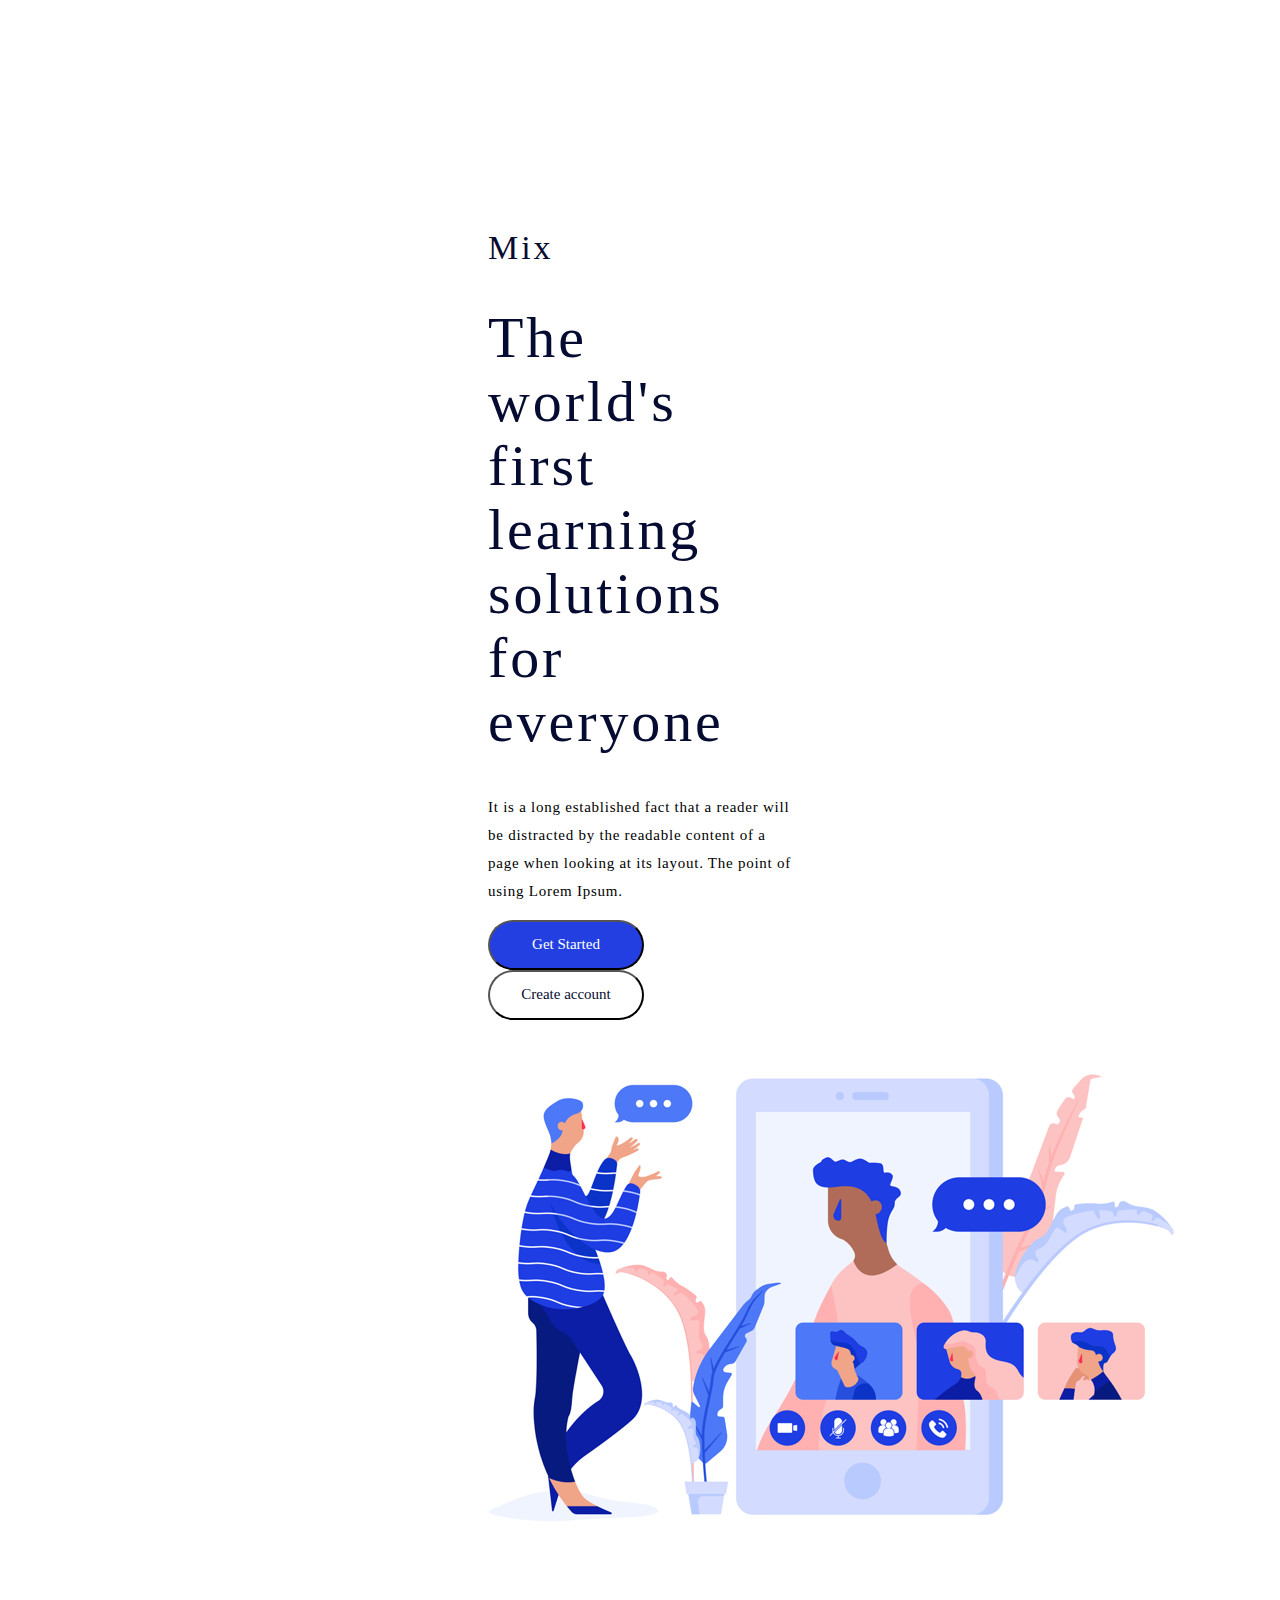
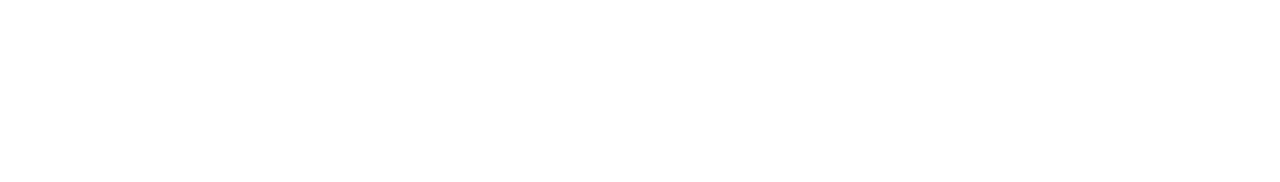
==== index.html @ 5ff0c8c7 "Add files via upload" ====
<!DOCTYPE html>
<html>
    <head>
        <meta charset="utf-8">
        <title>Learning solutions</title>
        <link href="css/style.css" rel="stylesheet">
    </head>
    <body class="page_header">
    <h2> Mix </h2>

    <h1>The world's first learning solutions for everyone</h1>

            <p>
                It is a long established fact that a reader will be distracted by the readable content of a page when looking at its layout. The point of using  Lorem Ipsum.
            </p>
            <button class="page_button">
                Get Started
            </button>
            <button class="page_button2">
                Create account
            </button>
            <img src="images/clipart.png" alt="Learning solutions" class="article_photo">
    </body>
</html>
---- css/style.css ----
*
{
    padding: 0;
    margin: 36;
}

.page_header,
.text_section
{
    padding: 193px 480px;
    max-width: 493px;
}
h1,h2
{
    font-family: Crete Round;
    font-style: normal;
    font-weight: 400;
    letter-spacing: 2.9000000953674316px;
    text-align: left;
    letter: 2.9 px;
    color: #060C31;
}
h2
{
    font-size: 34px;
    line-height: 43,38px;
    letter-spacing: 2.9000000953674316px;
    letter: 2.9 px;    }
h1
{
    font-size: 58px;
    line-height: 64px;
    letter-spacing: 2.9000000953674316px;
    blend: Pass through;
}
p
{
    font-family: Lato;
    font-size: 15px;
    font-style: normal;
    font-weight: 400;
    line-height: 28px;
    letter-spacing: 0.75px;
    text-align: left;
}

.page_button
{
    padding: 16px, 36px, 16px, 36px;
    height: 50px;
    width: 156px;
    top: 553px;
    left: 480px;
    border-radius: 50px;
    font-family: 'Lato';
    color: #fff;
    background-color:#233FE2;
    font-size: 15px;
    font-style: bold;
    margin-top: 16;
    margin-left: 36;
    letter-spacing: 0px;
    text-align: center;
}
.page_button2
{
    padding: 16px, 36px, 16px, 36px;
    height: 50px;
    width: 156px;
    top: 553px;
    left: 480px;
    border-radius: 50px;
    font-family: 'Lato';
    color: #060C31;
    background-color:#fff;
    font-size: 15px;
    font-style: bold;
    margin-top: 16;
    margin-left: 36;
    letter-spacing: 0px;
    text-align: center;
}
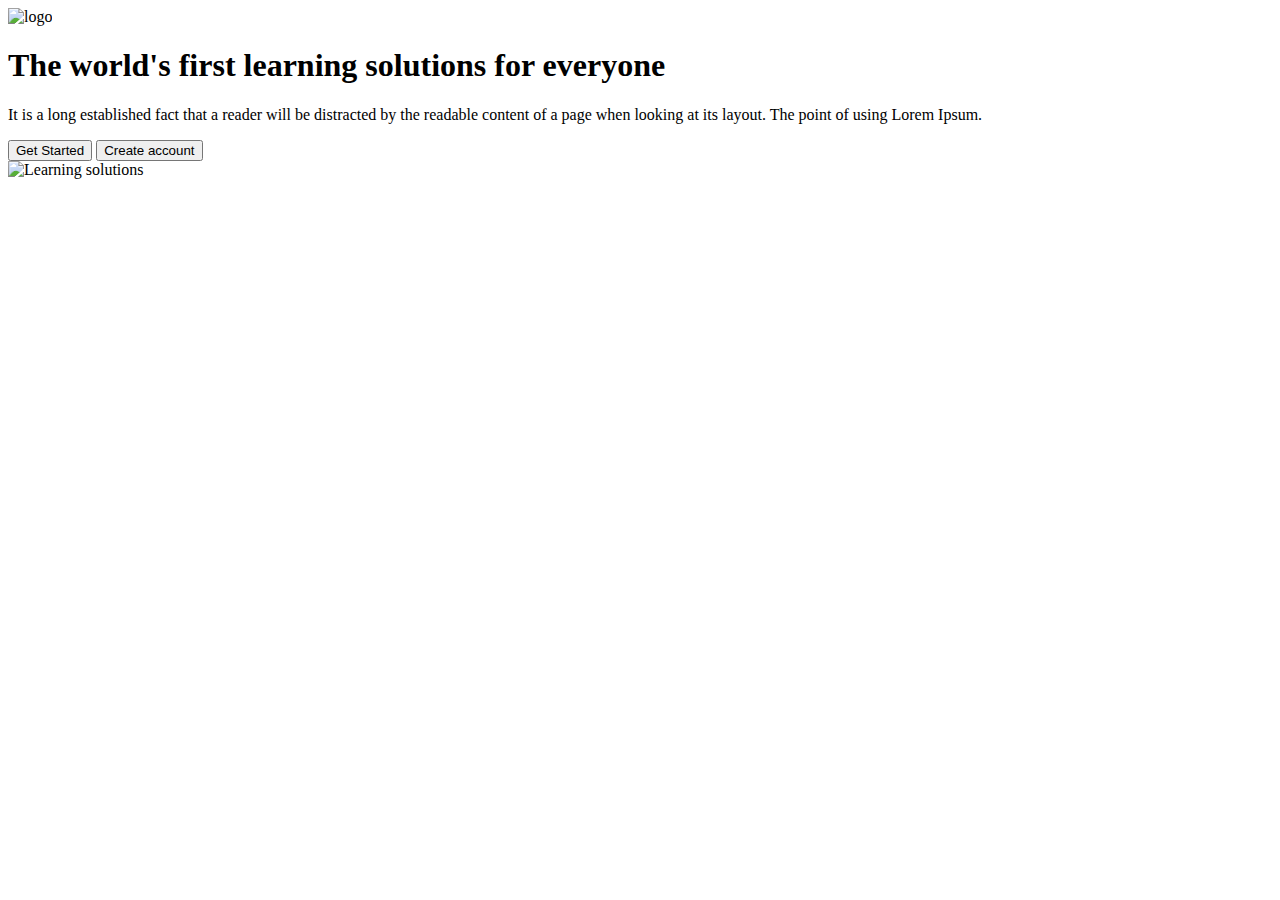
==== commit db7f1836: "Add files via upload" ====
--- a/index.html
+++ b/index.html
@@ -5,20 +5,22 @@
         <title>Learning solutions</title>
         <link href="css/style.css" rel="stylesheet">
     </head>
-    <body class="page_header">
-    <h2> Mix </h2>
-
-    <h1>The world's first learning solutions for everyone</h1>
-
-            <p>
-                It is a long established fact that a reader will be distracted by the readable content of a page when looking at its layout. The point of using  Lorem Ipsum.
-            </p>
-            <button class="page_button">
+       <div class="logo_picture">
+      <img src="images/mix.png" alt="logo" class="logo">
+           </div>
+           <div class="title">
+               <h1>The world's first learning solutions for everyone</h1>
+           </div>
+               <div class="text">
+               <p>It is a long established fact that a reader will be distracted by the readable content of a page when looking at its layout. The point of using  Lorem Ipsum.</p>
+               </div>
+               <button class="page_button">
                 Get Started
             </button>
             <button class="page_button2">
                 Create account
             </button>
-            <img src="images/clipart.png" alt="Learning solutions" class="article_photo">
-    </body>
+    <div class="clipart_picture">
+            <img src="images/clipart.png" alt="Learning solutions" class="clipart_picture">
+    </div>
 </html>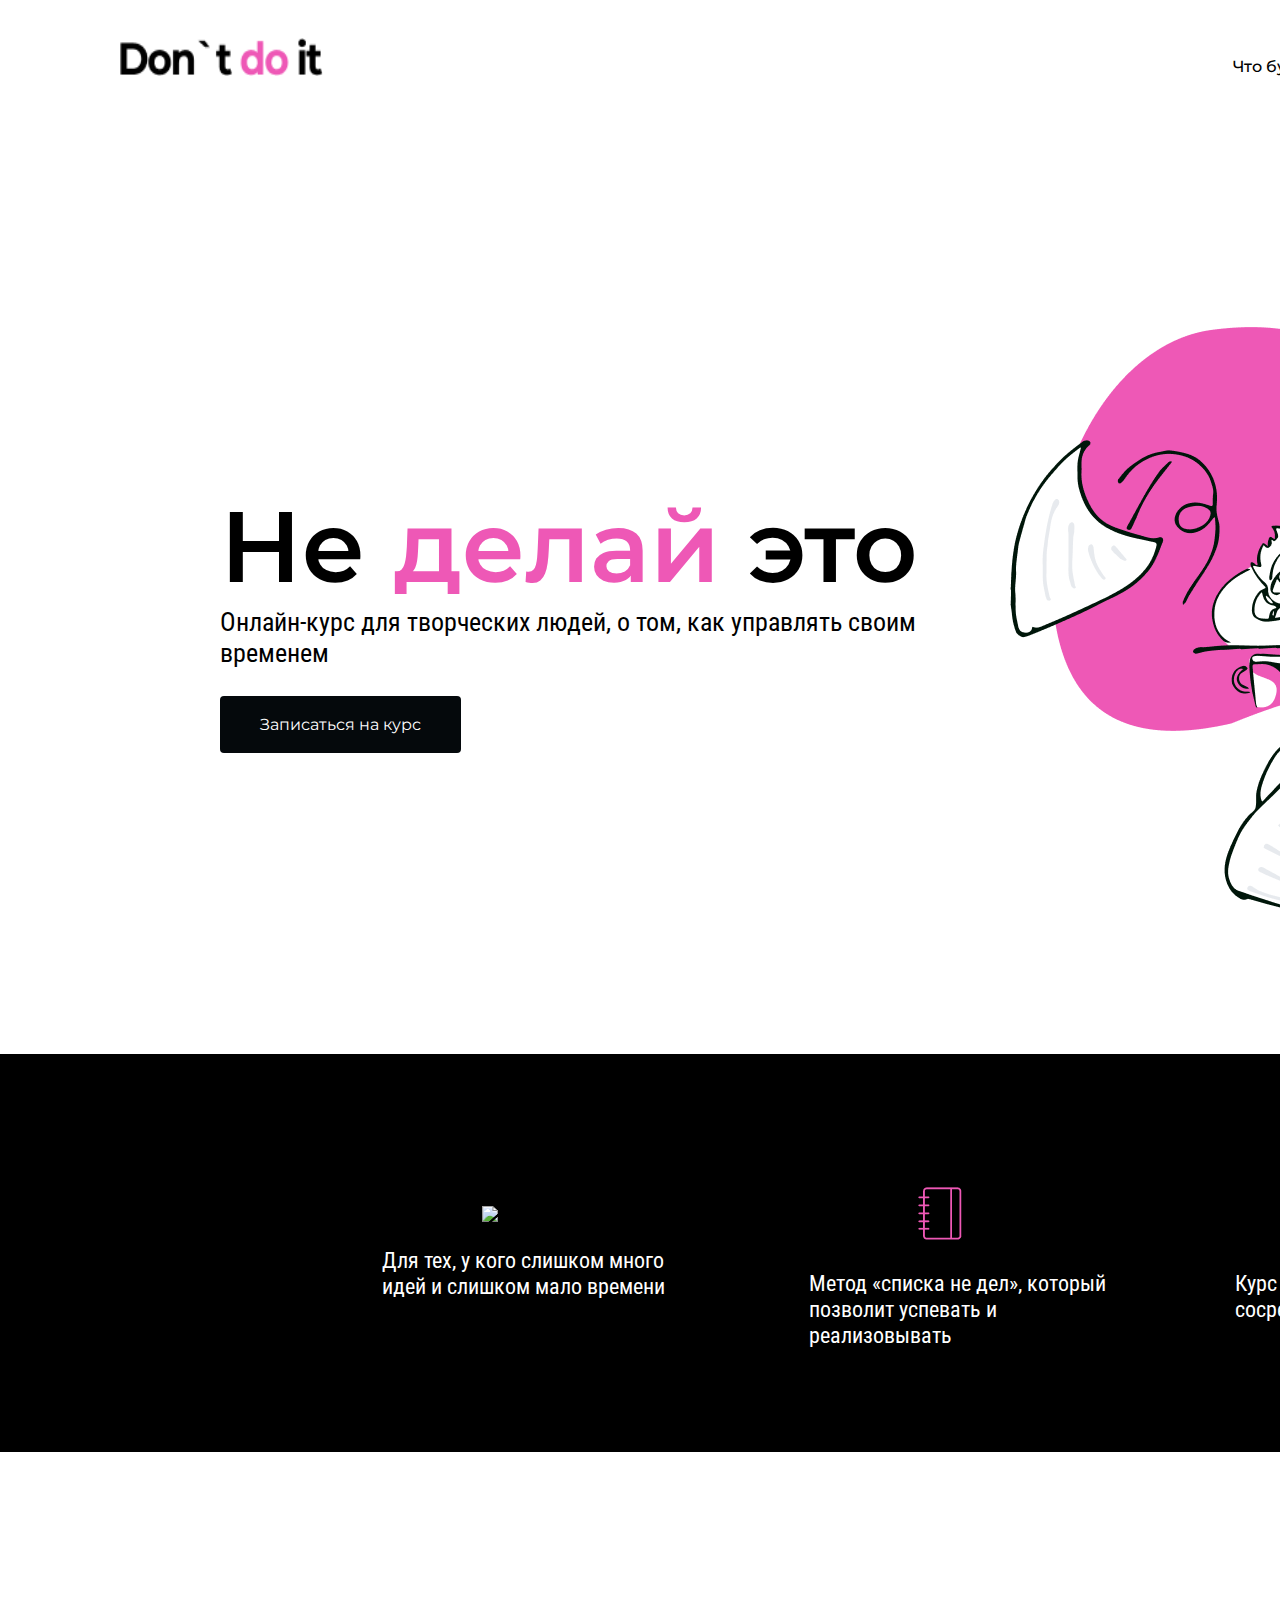
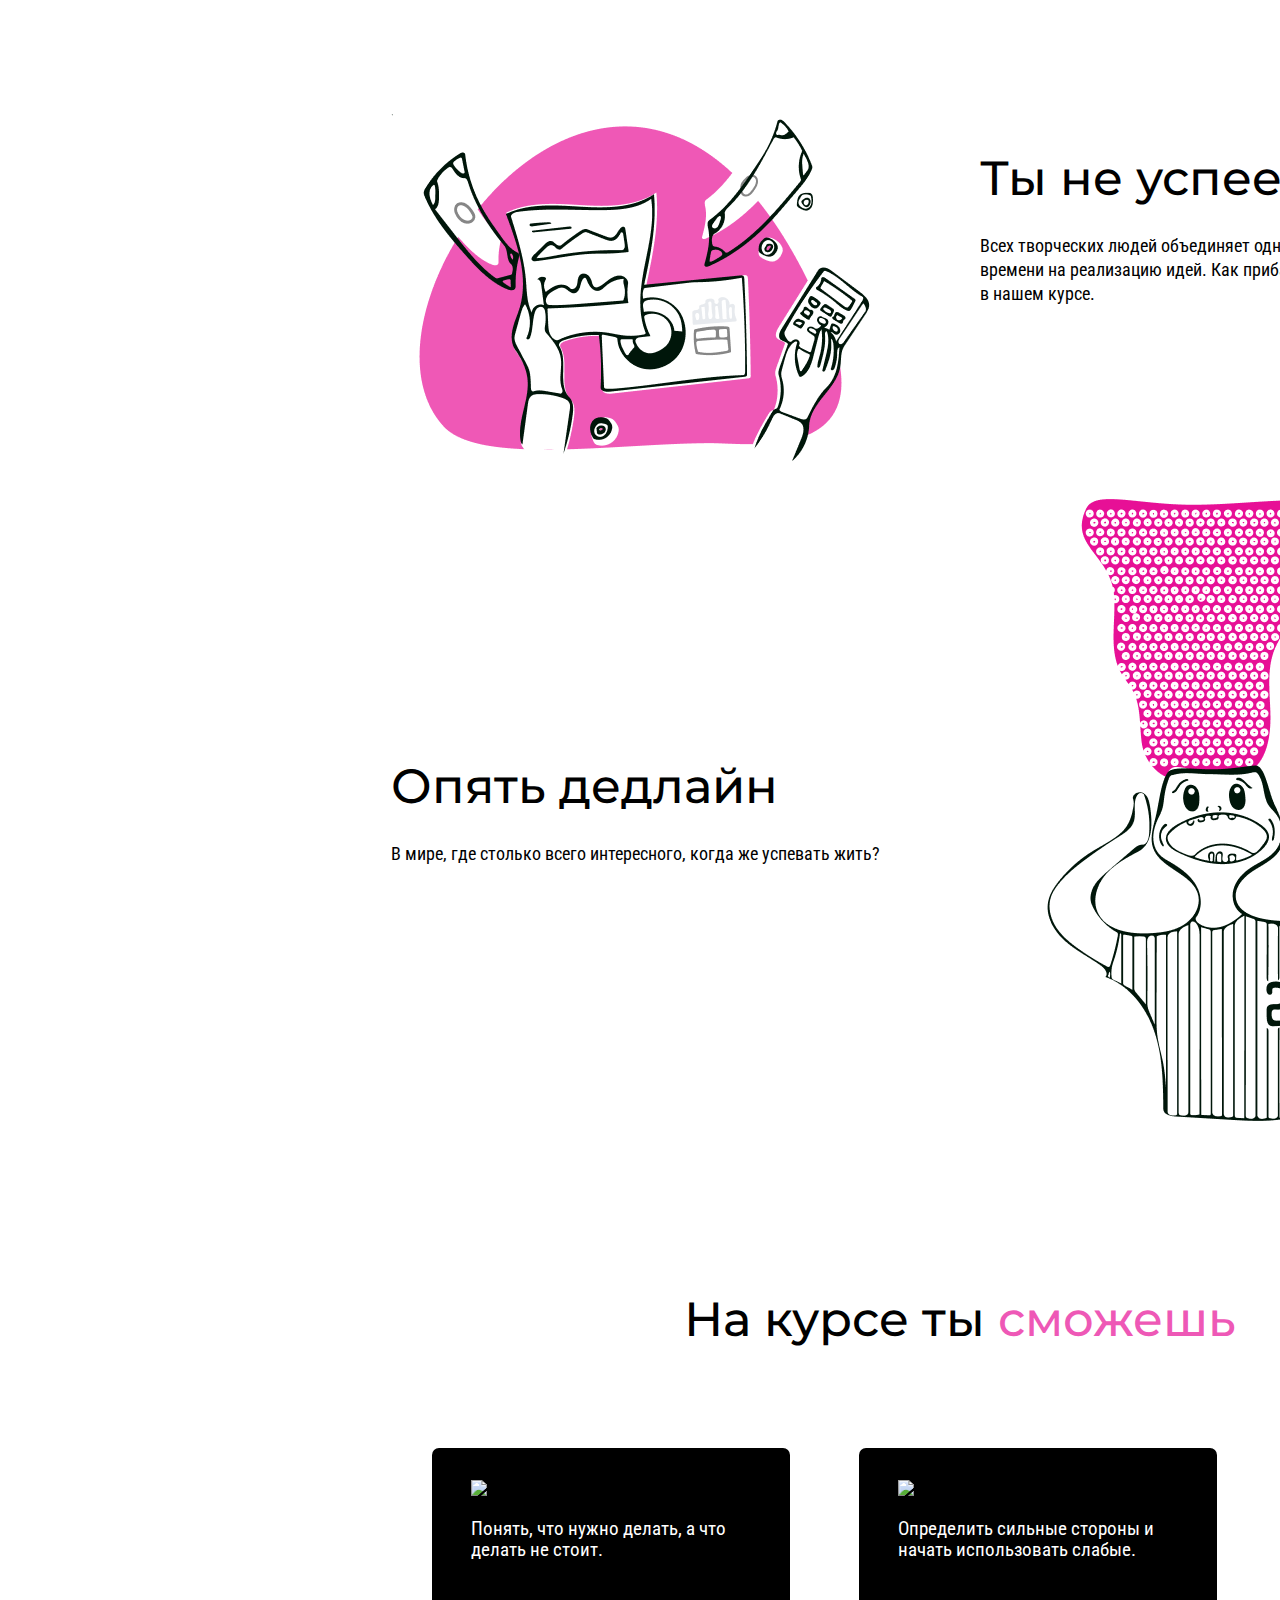
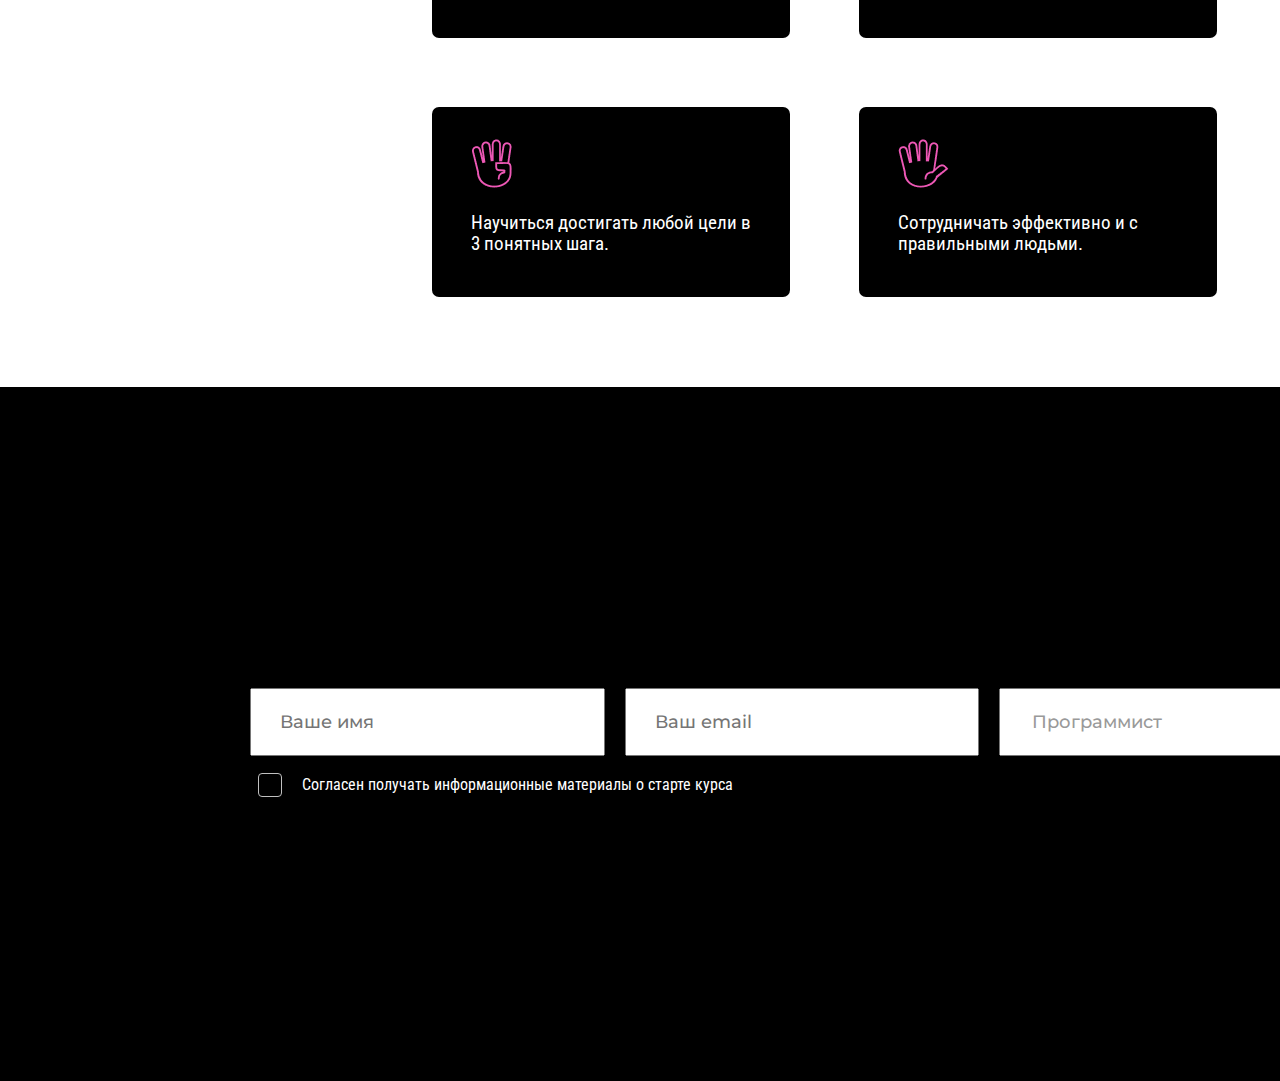
==== commit 4846aaa7: "Task 3-4" ====
--- a/index.html
+++ b/index.html
@@ -1,26 +1,122 @@
-<!DOCTYPE html>
-<html>
-    <head>
-        <meta charset="utf-8">
-        <title>Learning solutions</title>
-        <link href="css/style.css" rel="stylesheet">
-    </head>
-       <div class="logo_picture">
-      <img src="images/mix.png" alt="logo" class="logo">
-           </div>
-           <div class="title">
-               <h1>The world's first learning solutions for everyone</h1>
-           </div>
-               <div class="text">
-               <p>It is a long established fact that a reader will be distracted by the readable content of a page when looking at its layout. The point of using  Lorem Ipsum.</p>
-               </div>
-               <button class="page_button">
-                Get Started
-            </button>
-            <button class="page_button2">
-                Create account
-            </button>
-    <div class="clipart_picture">
-            <img src="images/clipart.png" alt="Learning solutions" class="clipart_picture">
-    </div>
+<!DOCTYPE html>
+<html>
+    <head>
+        <meta charset="utf-8">
+        <title>Don't do it</title>
+        <link href="css/style.css" rel="stylesheet">
+        </head>
+    <body>
+    <div class="head">
+            <img src="images/logo.png" alt="logo" class="logo">
+                <ul class="menu">
+                <li class="menu_item">
+                    <a href="#" class="menu_link">Что будет на курсе</a>
+                </li>
+                <li class="menu_item">
+                    <a href="#" class="menu_link">Вопросы</a>
+                </li>
+                <li class="menu_item">
+                    <a href="#" class="menu_link">Автор</a>
+                </li>
+        <a href="#" class="button">Записаться на курс</a>
+                    <link rel="preconnect" href="https://fonts.gstatic.com">
+                    <link href="https://fonts.googleapis.com/css2?family=Montserrat:wght@300;500&display=swap" rel="stylesheet">
+                </ul>
+    </div>
+    <div class="top-container">
+        <div class="course_description">
+        <h1 class="title">Не </h1>
+            <h1 class="title_pink">делай </h1>
+            <h1 class="title">это</h1>
+        <p class="text-description">Онлайн-курс для творческих людей, о том, как управлять своим временем </p>
+            <link rel="preconnect" href="https://fonts.gstatic.com">
+            <link href="https://fonts.googleapis.com/css2?family=Roboto+Condensed:wght@300&display=swap" rel="stylesheet">
+            <a href="#" class="button2">Записаться на курс</a>
+        </div>
+        <img src="images/Done.png" alt="logo" class="done-picture">
+    </div>
+    <div class="middle_grid">
+        <div class="middle_grid1">
+            <img src="images/group.png" alt="clock_image" class="middle_grid_image">
+            <p class="middle_grid_text">Для тех, у кого слишком много идей и слишком мало времени</p>
+        </div>
+        <div class="middle_grid2">
+            <img src="images/notebook.png" alt="notebook" class="middle_grid_image">
+            <p class="middle_grid_text">Метод «списка не дел», который позволит успевать и реализовывать</p>
+        </div>
+        <div class="middle_grid3">
+        <img src="images/target.png" alt="target" class="middle_grid_image">
+        <p class="middle_grid_text">Курс научит творческих людей сосредоточиваться</p>
+        </div>
+    </div>
+    <div class="bottom-container">
+        <div class="bottom-container_block">
+            <img src="images/Finances.png" alt="Finances_image" class="bottom_container_image">
+            <div class="bottom-container_description">
+                    <h2 class="bottom_container_title">Ты не успеешь</h2>
+                    <p class="bottom_container_text">Всех творческих людей объединяет одна проблема - отсутствие времени на реализацию идей. Как прибавить суткам часы, рассмотрим в нашем курсе. </p>
+                    <link rel="preconnect" href="https://fonts.gstatic.com">
+                    <link href="https://fonts.googleapis.com/css2?family=Roboto+Condensed:wght@300&display=swap" rel="stylesheet">
+          </div>
+        </div>
+    <div class="bottom-container_block">
+        <div class="bottom-container_description">
+            <h2 class="bottom_container_title">Опять дедлайн</h2>
+                <p class="bottom_container_text">В мире, где столько всего интересного, когда же успевать жить?</p>
+                <link rel="preconnect" href="https://fonts.gstatic.com">
+                <link href="https://fonts.googleapis.com/css2?family=Roboto+Condensed:wght@300&display=swap" rel="stylesheet">
+        </div>
+        <img src="images/Mind_Blowing.png" alt="Mind_Blowing_image" class="bottom_container_image">
+    </div>
+    </div>
+        <div class="table_block">
+            <h2 class="table_title">На курсе ты </h2>
+            <h2 class="table_title_pink">сможешь </h2>
+            <div class="grid_block">
+            <div class="grid_item">
+                <img src="images/one.png" alt="one" class="grid_image">
+                <p class="text_grid">Понять, что нужно делать, а что делать не стоит.</p>
+            </div>
+            <div class="grid_item">
+                <img src="images/two.png" alt="two" class="grid_image">
+                <p class="text_grid">Определить сильные стороны и начать использовать слабые.</p>
+            </div>
+            <div class="grid_item">
+                <img src="images/three.png" alt="three" class="grid_image">
+                <p class="text_grid">Курс научит творческих людей сосредоточиваться</p>
+            </div>
+            <div class="grid_item">
+                <img src="images/four.png" alt="four" class="grid_image">
+                <p class="text_grid">Научиться достигать любой цели в 3 понятных шага.</p>
+            </div>
+            <div class="grid_item">
+                <img src="images/five.png" alt="five" class="grid_image">
+                <p class="text_grid">Сотрудничать эффективно и с правильными людьми.</p>
+            </div>
+            <div class="grid_item">
+                <img src="images/six.png" alt="six" class="grid_image">
+                <p class="text_grid">Оптимизировать общение с клиентами и проведение совещаний.</p>
+            </div>
+        </div>
+    </div>
+    <div class="form_block">
+    <form action ="" class="subscribe_form">
+        <input type="text" class="name" placeholder="Ваше имя">
+        <input type="email" class="email" placeholder="Ваш email">
+        <select name="Деятельность" class="select" placeholder="Деятельность">
+            <option value="Деятельность" disabled>Деятельность</option>
+            <option value="Программист">Программист</option>
+            <option value="Дизайнер">Дизайнер</option>
+            <option value="Маркетолог">Маркетолог</option>
+        </select>
+        <button type="submit" class="subscribe_form_button" >Записаться на курс</button>
+    </form>
+        <div class="checkbox">
+            <label class="custom-checkbox">
+                <input type="checkbox" name="agreement" value="Согласен получать информационные материалы о старте курса">
+                <span class="agreement">Согласен получать информационные материалы о старте курса</span>
+            </label>
+        </div>
+    </div>
+    </body>
 </html>--- a/css/style.css
+++ b/css/style.css
@@ -0,0 +1,367 @@
+*
+{
+    margin: 0;
+    padding: 0;
+}
+.head
+{
+    display: flex;
+    padding-top: 38px;
+    margin-left: 120px;
+    justify-content: space-between;
+    flex-direction: row;
+    width: 1920px;
+}
+
+.logo
+{
+    width: 203px;
+    height: 38px;
+    align-items: center;
+}
+
+.menu
+{
+    list-style: none;
+    display: flex;
+    flex-direction: row;
+    align-items: center;
+    justify-content: flex-end;
+}
+
+.menu_link
+{
+    text-decoration: none;
+    padding: 0 20px;
+    line-height: 19px;
+    font-family: 'Montserrat', sans-serif;
+    font-size: 16px;
+    font-weight: 500;
+    color: #000000;
+    margin-right: 20px;
+}
+.button
+{   text-decoration: none;
+    padding: 19px 40px 19px 40px;
+    font-family: 'Montserrat', sans-serif;
+    font-size: 16px;
+    background: #05090C;
+    color: #FFFFFF;
+    border-radius: 4px;
+    margin-right: 120px;
+    text-align: center;
+}
+
+.top-container
+{
+    display: flex;
+    flex-direction: row;
+    align-items: center;
+    padding: 90px 205px 20px 220px;
+}
+
+.button2
+{   text-decoration: none;
+    padding: 19px 40px 19px 40px;
+    font-family: 'Montserrat', sans-serif;
+    font-size: 16px;
+    background: #05090C;
+    color: #FFFFFF;
+    border-radius: 4px;
+    margin-right: 120px;
+    text-align: center;
+    width: 332px;
+    height: 55px;
+}
+
+.course_description
+{
+    align-items: center;
+    flex-shrink: 0;
+}
+.title,
+.title_pink
+{
+    display: inline;
+    font-family: 'Montserrat', sans-serif;
+    line-height: 122px;
+    font-size: 100px;
+    font-weight: 600;
+}
+.table_title_pink,
+.title_pink
+{
+    display: inline;
+    color: #EE58B6;
+    margin-bottom: 40px;
+}
+.text-description
+{
+    font-family: 'Roboto Condensed', sans-serif;
+    line-height: 31px;
+    font-size: 26px;
+    margin-bottom: 46px;
+    max-width: 747px;
+}
+
+.done-picture
+{
+    align-items: center;
+    flex-shrink: 1;
+}
+
+.middle_grid
+{
+    display: grid;
+    background: black;
+    grid-gap: 106px;
+    grid-template-columns: 1fr 1fr 1fr;
+    height: 398px;
+    align-items: center;
+    justify-items: center;
+    width: 1920px;
+}
+
+.middle_grid1
+{
+    padding-left: 382px;
+    display: block;
+    align-content: center;
+}
+
+.middle_grid3
+{
+    padding-right: 382px;
+}
+
+.middle_grid_image
+{
+    margin-bottom: 24px;
+    margin-left: 100px;
+    align-content: center;
+}
+
+.middle_grid_text
+{
+    font-family: 'Roboto Condensed', sans-serif;
+    line-height: 26px;
+    font-size: 22px;
+    color: #FFFFFF;
+    font-weight: 400;
+    width:303px;
+    height: 52px;
+}
+
+.bottom-container
+{   padding-right: 391px;
+    padding-left: 391px;
+    padding-top: 137px;
+    width: 1135px;
+}
+
+.bottom-container_block
+{
+    display: flex;
+    flex-direction: row;
+    width: 1136px;
+    align-items: center;
+    justify-content: space-between;
+}
+
+.bottom-container_description
+{
+    align-items: center;
+    flex-shrink: 0;
+    width: 547px;
+}
+
+.bottom_container_image
+{
+    align-items: center;
+    display: inline-block;
+}
+
+.bottom_container_title
+{
+    font-family: 'Montserrat', sans-serif;
+    line-height: 60px;
+    font-size: 48px;
+    font-weight: 500;
+    margin-bottom: 26px;
+}
+
+.bottom_container_text
+{
+    font-family: 'Roboto Condensed', sans-serif;
+    line-height: 24px;
+    font-size: 18px;
+    font-weight: 400;
+}
+.table_block
+{
+    max-width: 1134px;
+    display: inline-block;
+    text-align: center;
+    padding: 133px 393px 90px 393px;
+
+}
+
+.grid_block
+{
+    display: grid;
+    grid-gap: 30px 30px;
+    grid-template-rows: repeat(2, 1fr);
+    grid-template-columns: repeat(3, 1fr);
+    align-items: center;
+    justify-items: center;
+    margin-top: 60px;
+}
+
+.grid_item
+{
+    display: inline-block;
+    background: black;
+    height: 190px;
+    width: 358px;
+    border-radius: 7px;
+    margin-left: 39px;
+    text-align: left;
+    margin-top: 39px;
+}
+
+.grid_image
+{
+    padding-left: 39px;
+    padding-top:32px;
+    padding-bottom: 20px;
+}
+
+.text_grid
+{
+    padding-left: 39px;
+    max-width: 286px;
+    font-family: 'Roboto Condensed', sans-serif;
+    line-height: 21px;
+    font-size: 19px;
+    color: #FFFFFF;
+    font-weight: 400;
+}
+
+.table_title,
+.table_title_pink
+{
+    display: inline;
+    text-align: center;
+    font-family: 'Montserrat', sans-serif;
+    line-height: 60px;
+    font-size: 48px;
+    font-weight: 500;
+  }
+
+.form_block
+{
+    display: block;
+    background: black;
+    height: 694px;
+    width: 1920px;
+}
+
+.subscribe_form
+{
+    display: flex;
+    padding: 301px 250px 17px 250px;
+}
+
+.email,
+.name
+{
+    width: 340px;
+    height: 64px;
+    font: 500 18px/22px 'Montserrat', sans-serif;
+    color: #999999;
+    padding-left: 28px;
+    margin-right: 20px;
+}
+
+.subscribe_form_button
+{
+    text-decoration: none;
+    padding: 19px 40px 19px 40px;
+    font-family: 'Montserrat', sans-serif;
+    font-size: 16px;
+    background: #05090C;
+    color: #FFFFFF;
+    border-radius: 4px;
+    border-color: #FFFFFF;
+    text-align: center;
+    margin-left: 20px;
+    height: 68px;
+    width: 340px;
+    cursor: pointer;
+}
+
+.select
+{
+    width: 340px;
+    height: 68px;
+    font: 500 18px/22px 'Montserrat', sans-serif;
+    color: #999999;
+    padding-left: 28px;
+    cursor: pointer;
+}
+
+.checkbox
+
+{
+    padding-left: 250px;
+    display: inline-flex;
+}
+
+.custom-checkbox>input
+{
+    position: absolute;
+    z-index: -1;
+    opacity: 0;
+}
+
+
+.custom-checkbox>span {
+    display: inline-flex;
+    align-items: center;
+    user-select: none;
+}
+
+
+.custom-checkbox>span::before {
+    content: '';
+    display: inline-block;
+    width: 22px;
+    height: 22px;
+    flex-shrink: 0;
+    flex-grow: 0;
+    border: 1px solid #C0C0C0;
+    border-radius: 4px;
+    margin-right: 20px;
+}
+
+.custom-checkbox>input:checked+span::before {
+    border-color: #0b76ef;
+    background-color: #EE58B6;
+    background-image: url("data:image/svg+xml,%3csvg xmlns='http://www.w3.org/2000/svg' viewBox='0 0 8 8'%3e%3cpath fill='%23fff' d='M6.564.75l-3.59 3.612-1.538-1.55L0 4.26 2.974 7.25 8 2.193z'/%3e%3c/svg%3e");
+}
+
+.custom-checkbox>input:not(:disabled):not(:checked)+span:hover::before
+{
+    border-color: #C0C0C0;
+    cursor: pointer;
+}
+
+.agreement
+{
+    margin-left: 8px;
+    font-family: 'Roboto Condensed', sans-serif;
+    line-height: 22px;
+    font-size: 16px;
+    color: #FFFFFF;
+    font-weight: 400;
+}
